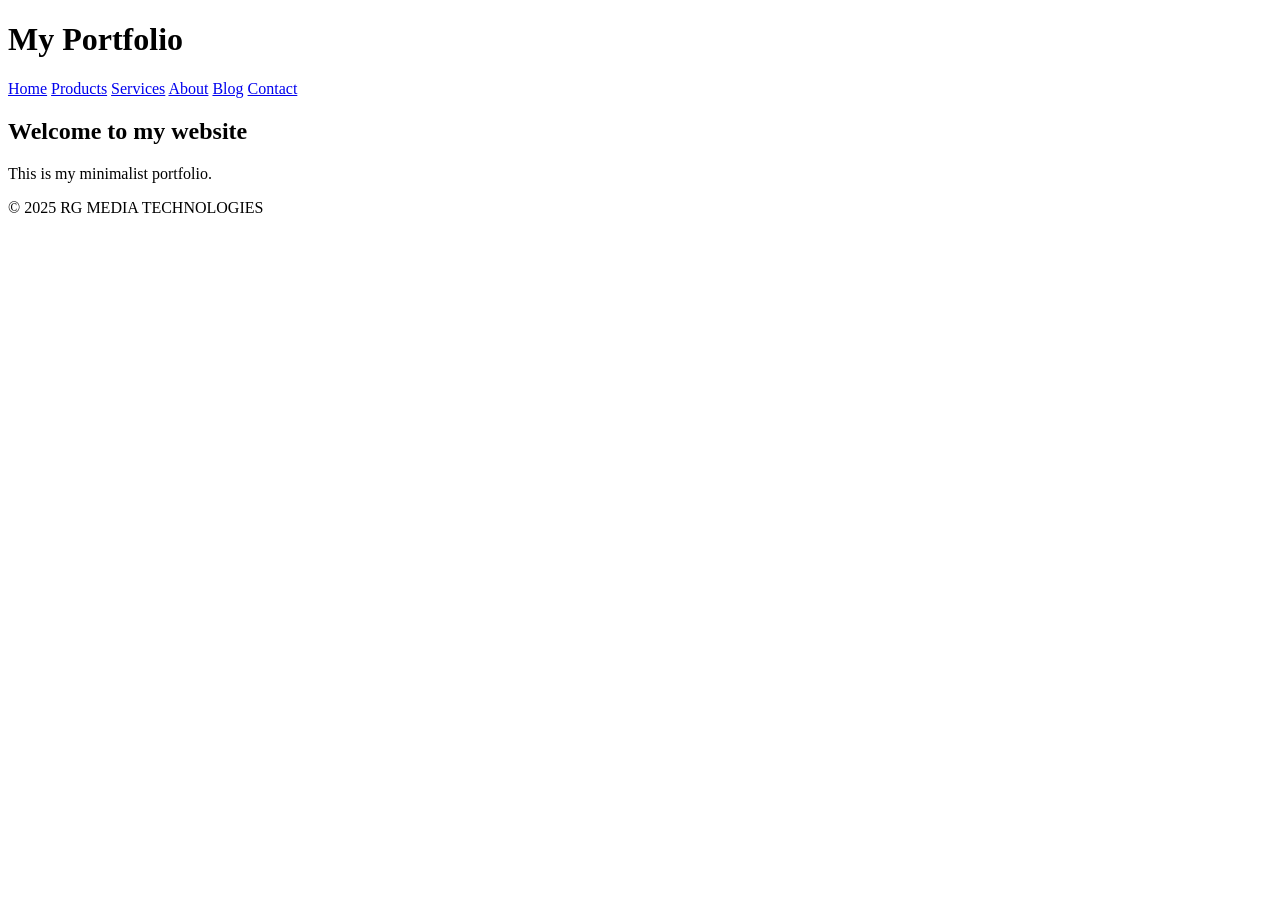
==== index.html @ 61250305 "Add files via upload" ====
<!DOCTYPE html>
<html lang="en">
<head>
  <meta charset="UTF-8">
  <title>My Portfolio</title>
  <link rel="stylesheet" href="css/style.css">
</head>
<body>
  <header>
    <h1>My Portfolio</h1>
    <nav>
      <a href="index.html">Home</a>
      <a href="products.html">Products</a>
      <a href="services.html">Services</a>
      <a href="about.html">About</a>
      <a href="blog.html">Blog</a>
      <a href="contact.html">Contact</a>
    </nav>
  </header>
  <main>
    <section>
      <h2>Welcome to my website</h2>
      <p>This is my minimalist portfolio.</p>
    </section>
  </main>
  <footer>
    <p>© 2025 RG MEDIA TECHNOLOGIES</p>
  </footer>
  <script src="js/script.js"></script>
</body>
</html>
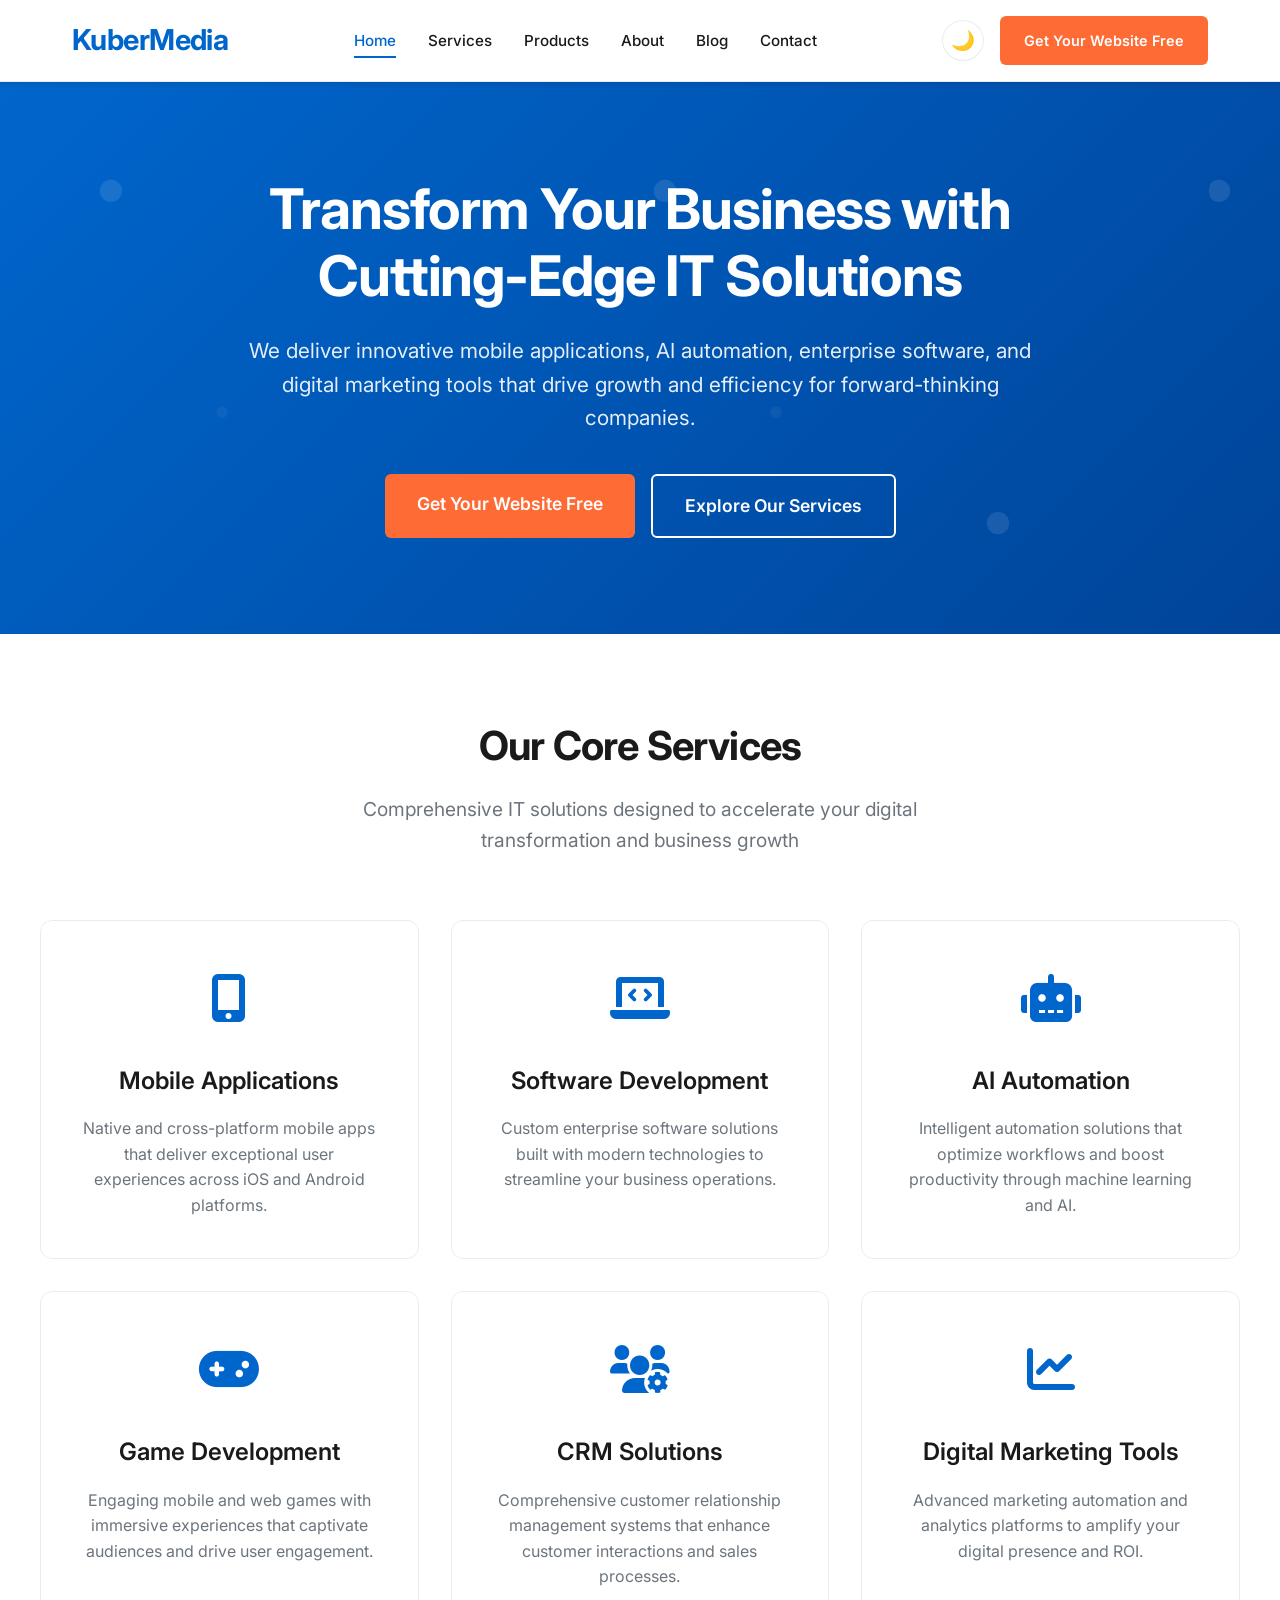
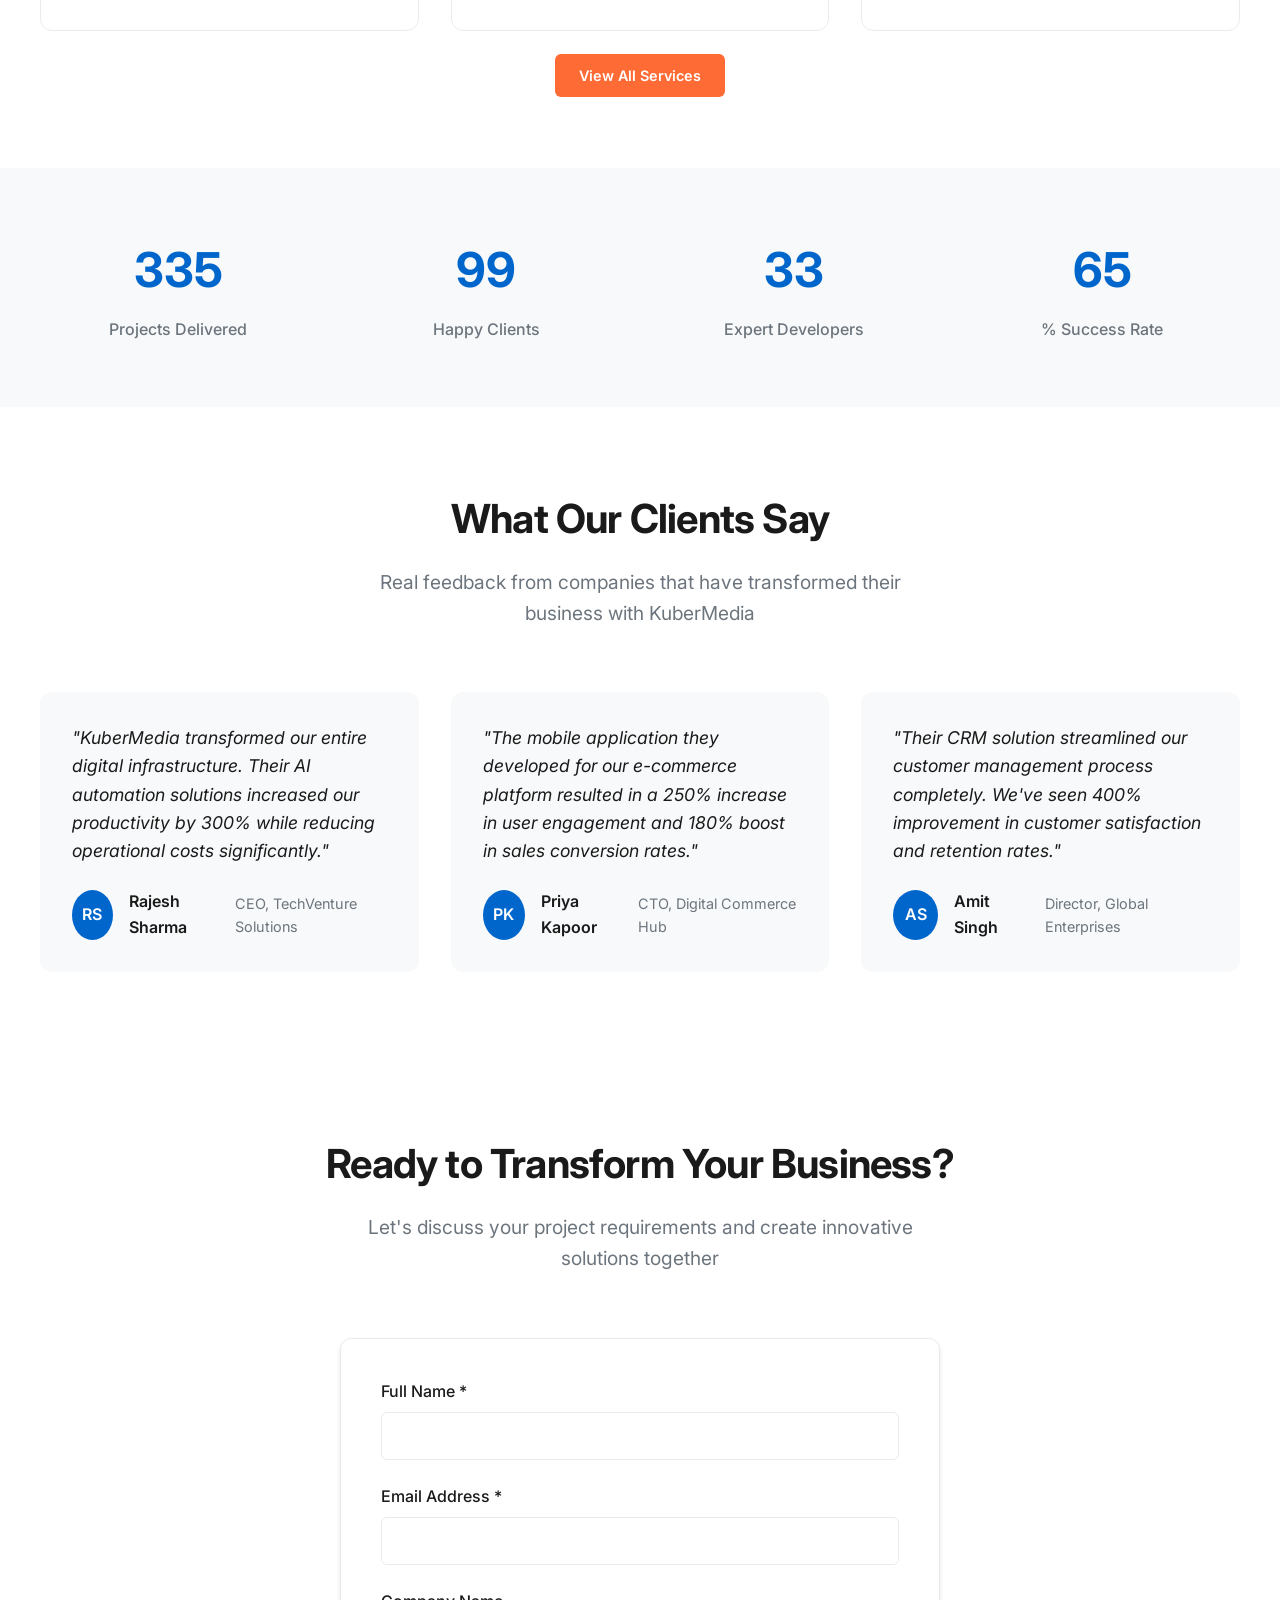
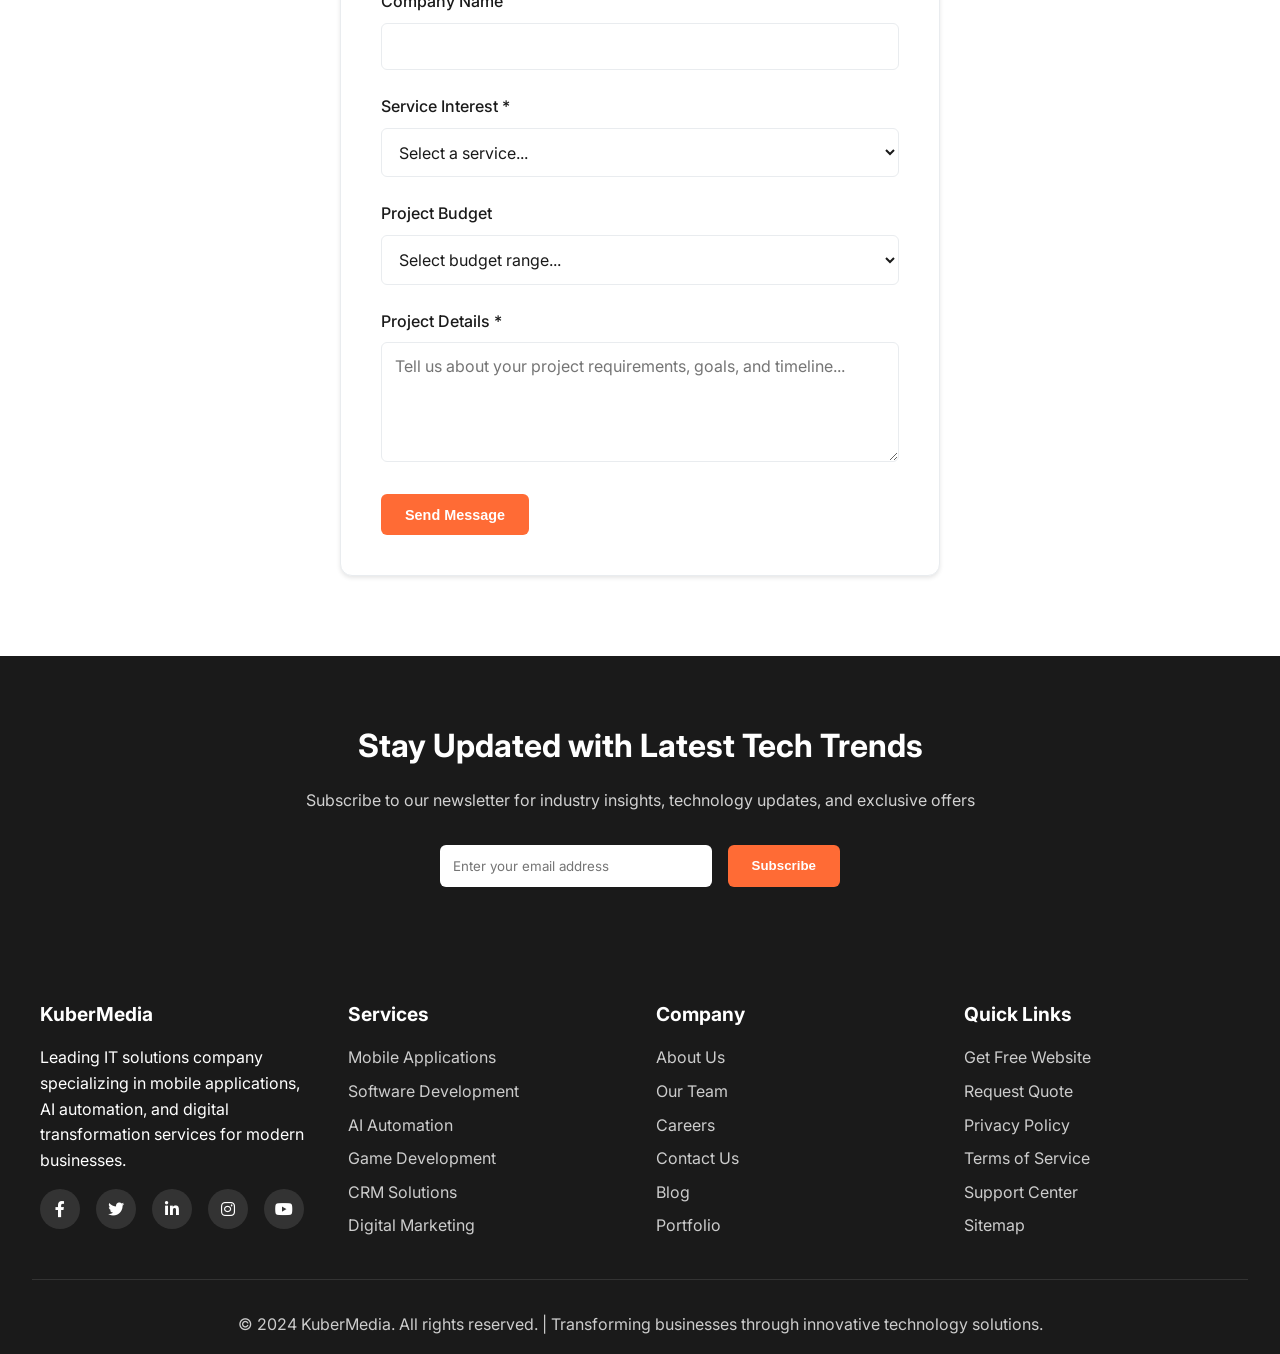
==== commit 0cb794c7: "Transform portfolio to KuberMedia: comprehensive website redesign and rebranding Co-authored-by: iku" ====
--- a/index.html
+++ b/index.html
@@ -2,30 +2,334 @@
 <html lang="en">
 <head>
   <meta charset="UTF-8">
-  <title>My Portfolio</title>
+  <meta name="viewport" content="width=device-width, initial-scale=1.0">
+  <title>KuberMedia - Leading IT Solutions & Digital Innovation Company</title>
+  <meta name="description" content="KuberMedia provides cutting-edge mobile applications, software development, AI automation, games, CRM solutions, and digital marketing tools. Transform your business with our expert IT services.">
+  <meta name="keywords" content="IT company, mobile apps, software development, AI automation, games, CRM, digital marketing">
+  
+  <!-- Open Graph Meta Tags -->
+  <meta property="og:title" content="KuberMedia - Leading IT Solutions & Digital Innovation">
+  <meta property="og:description" content="Transform your business with our expert IT services including mobile apps, AI automation, and digital marketing tools.">
+  <meta property="og:type" content="website">
+  <meta property="og:url" content="https://kubermedia.com">
+  
+  <!-- Favicon -->
+  <link rel="icon" type="image/x-icon" href="/favicon.ico">
+  
+  <!-- Stylesheets -->
   <link rel="stylesheet" href="css/style.css">
+  
+  <!-- Font Awesome for Icons -->
+  <link rel="stylesheet" href="https://cdnjs.cloudflare.com/ajax/libs/font-awesome/6.0.0/css/all.min.css">
 </head>
 <body>
-  <header>
-    <h1>My Portfolio</h1>
-    <nav>
-      <a href="index.html">Home</a>
-      <a href="products.html">Products</a>
-      <a href="services.html">Services</a>
-      <a href="about.html">About</a>
-      <a href="blog.html">Blog</a>
-      <a href="contact.html">Contact</a>
-    </nav>
+  <!-- Header with Sticky Navigation -->
+  <header class="header">
+    <div class="nav-container">
+      <a href="index.html" class="logo">KuberMedia</a>
+      
+      <nav>
+        <ul class="nav-menu">
+          <li><a href="index.html" class="nav-link">Home</a></li>
+          <li><a href="services.html" class="nav-link">Services</a></li>
+          <li><a href="products.html" class="nav-link">Products</a></li>
+          <li><a href="about.html" class="nav-link">About</a></li>
+          <li><a href="blog.html" class="nav-link">Blog</a></li>
+          <li><a href="contact.html" class="nav-link">Contact</a></li>
+        </ul>
+      </nav>
+      
+      <div class="nav-actions">
+        <button class="theme-toggle" aria-label="Toggle dark mode">🌙</button>
+        <a href="#contact" class="cta-button">Get Your Website Free</a>
+        <button class="mobile-menu-toggle" aria-label="Toggle mobile menu">☰</button>
+      </div>
+    </div>
   </header>
+
   <main>
-    <section>
-      <h2>Welcome to my website</h2>
-      <p>This is my minimalist portfolio.</p>
+    <!-- Hero Section -->
+    <section class="hero">
+      <div class="hero-content">
+        <h1>Transform Your Business with Cutting-Edge IT Solutions</h1>
+        <p>We deliver innovative mobile applications, AI automation, enterprise software, and digital marketing tools that drive growth and efficiency for forward-thinking companies.</p>
+        <div class="hero-cta">
+          <a href="#contact" class="cta-button">Get Your Website Free</a>
+          <a href="#services" class="cta-button cta-secondary">Explore Our Services</a>
+        </div>
+      </div>
+    </section>
+
+    <!-- Services Preview Section -->
+    <section class="section">
+      <div class="section-container">
+        <div class="section-header">
+          <h2 class="section-title">Our Core Services</h2>
+          <p class="section-subtitle">Comprehensive IT solutions designed to accelerate your digital transformation and business growth</p>
+        </div>
+        
+        <div class="services-grid">
+          <div class="service-card">
+            <div class="service-icon">
+              <i class="fas fa-mobile-alt"></i>
+            </div>
+            <h3>Mobile Applications</h3>
+            <p>Native and cross-platform mobile apps that deliver exceptional user experiences across iOS and Android platforms.</p>
+          </div>
+          
+          <div class="service-card">
+            <div class="service-icon">
+              <i class="fas fa-laptop-code"></i>
+            </div>
+            <h3>Software Development</h3>
+            <p>Custom enterprise software solutions built with modern technologies to streamline your business operations.</p>
+          </div>
+          
+          <div class="service-card">
+            <div class="service-icon">
+              <i class="fas fa-robot"></i>
+            </div>
+            <h3>AI Automation</h3>
+            <p>Intelligent automation solutions that optimize workflows and boost productivity through machine learning and AI.</p>
+          </div>
+          
+          <div class="service-card">
+            <div class="service-icon">
+              <i class="fas fa-gamepad"></i>
+            </div>
+            <h3>Game Development</h3>
+            <p>Engaging mobile and web games with immersive experiences that captivate audiences and drive user engagement.</p>
+          </div>
+          
+          <div class="service-card">
+            <div class="service-icon">
+              <i class="fas fa-users-cog"></i>
+            </div>
+            <h3>CRM Solutions</h3>
+            <p>Comprehensive customer relationship management systems that enhance customer interactions and sales processes.</p>
+          </div>
+          
+          <div class="service-card">
+            <div class="service-icon">
+              <i class="fas fa-chart-line"></i>
+            </div>
+            <h3>Digital Marketing Tools</h3>
+            <p>Advanced marketing automation and analytics platforms to amplify your digital presence and ROI.</p>
+          </div>
+        </div>
+        
+        <div class="text-center mt-2">
+          <a href="services.html" class="cta-button">View All Services</a>
+        </div>
+      </div>
+    </section>
+
+    <!-- Stats Section -->
+    <section class="stats">
+      <div class="section-container">
+        <div class="stats-grid">
+          <div class="stat-item">
+            <h3 class="counter" data-target="500">0</h3>
+            <p>Projects Delivered</p>
+          </div>
+          <div class="stat-item">
+            <h3 class="counter" data-target="150">0</h3>
+            <p>Happy Clients</p>
+          </div>
+          <div class="stat-item">
+            <h3 class="counter" data-target="50">0</h3>
+            <p>Expert Developers</p>
+          </div>
+          <div class="stat-item">
+            <h3 class="counter" data-target="99">0</h3>
+            <p>% Success Rate</p>
+          </div>
+        </div>
+      </div>
+    </section>
+
+    <!-- Client Testimonials -->
+    <section class="section testimonials">
+      <div class="section-container">
+        <div class="section-header">
+          <h2 class="section-title">What Our Clients Say</h2>
+          <p class="section-subtitle">Real feedback from companies that have transformed their business with KuberMedia</p>
+        </div>
+        
+        <div class="testimonial-grid">
+          <div class="testimonial-card">
+            <div class="testimonial-content">
+              "KuberMedia transformed our entire digital infrastructure. Their AI automation solutions increased our productivity by 300% while reducing operational costs significantly."
+            </div>
+            <div class="testimonial-author">
+              <div class="author-avatar">RS</div>
+              <div class="author-info">
+                <h4>Rajesh Sharma</h4>
+                <p>CEO, TechVenture Solutions</p>
+              </div>
+            </div>
+          </div>
+          
+          <div class="testimonial-card">
+            <div class="testimonial-content">
+              "The mobile application they developed for our e-commerce platform resulted in a 250% increase in user engagement and 180% boost in sales conversion rates."
+            </div>
+            <div class="testimonial-author">
+              <div class="author-avatar">PK</div>
+              <div class="author-info">
+                <h4>Priya Kapoor</h4>
+                <p>CTO, Digital Commerce Hub</p>
+              </div>
+            </div>
+          </div>
+          
+          <div class="testimonial-card">
+            <div class="testimonial-content">
+              "Their CRM solution streamlined our customer management process completely. We've seen 400% improvement in customer satisfaction and retention rates."
+            </div>
+            <div class="testimonial-author">
+              <div class="author-avatar">AS</div>
+              <div class="author-info">
+                <h4>Amit Singh</h4>
+                <p>Director, Global Enterprises</p>
+              </div>
+            </div>
+          </div>
+        </div>
+      </div>
+    </section>
+
+    <!-- Contact Form Section -->
+    <section class="section" id="contact">
+      <div class="section-container">
+        <div class="section-header">
+          <h2 class="section-title">Ready to Transform Your Business?</h2>
+          <p class="section-subtitle">Let's discuss your project requirements and create innovative solutions together</p>
+        </div>
+        
+        <form class="contact-form" id="contact-form">
+          <div class="form-group">
+            <label for="name">Full Name *</label>
+            <input type="text" id="name" name="name" required>
+          </div>
+          
+          <div class="form-group">
+            <label for="email">Email Address *</label>
+            <input type="email" id="email" name="email" required>
+          </div>
+          
+          <div class="form-group">
+            <label for="company">Company Name</label>
+            <input type="text" id="company" name="company">
+          </div>
+          
+          <div class="form-group">
+            <label for="service">Service Interest *</label>
+            <select id="service" name="service" required>
+              <option value="">Select a service...</option>
+              <option value="mobile-apps">Mobile Applications</option>
+              <option value="software-dev">Software Development</option>
+              <option value="ai-automation">AI Automation</option>
+              <option value="game-dev">Game Development</option>
+              <option value="crm">CRM Solutions</option>
+              <option value="digital-marketing">Digital Marketing Tools</option>
+              <option value="consultation">General Consultation</option>
+            </select>
+          </div>
+          
+          <div class="form-group">
+            <label for="budget">Project Budget</label>
+            <select id="budget" name="budget">
+              <option value="">Select budget range...</option>
+              <option value="under-10k">Under $10,000</option>
+              <option value="10k-25k">$10,000 - $25,000</option>
+              <option value="25k-50k">$25,000 - $50,000</option>
+              <option value="50k-100k">$50,000 - $100,000</option>
+              <option value="over-100k">Over $100,000</option>
+            </select>
+          </div>
+          
+          <div class="form-group">
+            <label for="message">Project Details *</label>
+            <textarea id="message" name="message" placeholder="Tell us about your project requirements, goals, and timeline..." required></textarea>
+          </div>
+          
+          <button type="submit" class="cta-button">Send Message</button>
+        </form>
+      </div>
+    </section>
+
+    <!-- Newsletter Section -->
+    <section class="newsletter">
+      <div class="section-container">
+        <h2>Stay Updated with Latest Tech Trends</h2>
+        <p>Subscribe to our newsletter for industry insights, technology updates, and exclusive offers</p>
+        <form class="newsletter-form" id="newsletter-form">
+          <input type="email" name="email" placeholder="Enter your email address" required>
+          <button type="submit">Subscribe</button>
+        </form>
+      </div>
     </section>
   </main>
-  <footer>
-    <p>© 2025 RG MEDIA TECHNOLOGIES</p>
+
+  <!-- Footer -->
+  <footer class="footer">
+    <div class="footer-content">
+      <div class="footer-section">
+        <h3>KuberMedia</h3>
+        <p>Leading IT solutions company specializing in mobile applications, AI automation, and digital transformation services for modern businesses.</p>
+        <div class="social-links">
+          <a href="#" aria-label="Facebook"><i class="fab fa-facebook-f"></i></a>
+          <a href="#" aria-label="Twitter"><i class="fab fa-twitter"></i></a>
+          <a href="#" aria-label="LinkedIn"><i class="fab fa-linkedin-in"></i></a>
+          <a href="#" aria-label="Instagram"><i class="fab fa-instagram"></i></a>
+          <a href="#" aria-label="YouTube"><i class="fab fa-youtube"></i></a>
+        </div>
+      </div>
+      
+      <div class="footer-section">
+        <h3>Services</h3>
+        <ul>
+          <li><a href="services.html#mobile-apps">Mobile Applications</a></li>
+          <li><a href="services.html#software-dev">Software Development</a></li>
+          <li><a href="services.html#ai-automation">AI Automation</a></li>
+          <li><a href="services.html#games">Game Development</a></li>
+          <li><a href="services.html#crm">CRM Solutions</a></li>
+          <li><a href="services.html#marketing">Digital Marketing</a></li>
+        </ul>
+      </div>
+      
+      <div class="footer-section">
+        <h3>Company</h3>
+        <ul>
+          <li><a href="about.html">About Us</a></li>
+          <li><a href="about.html#team">Our Team</a></li>
+          <li><a href="about.html#careers">Careers</a></li>
+          <li><a href="contact.html">Contact Us</a></li>
+          <li><a href="blog.html">Blog</a></li>
+          <li><a href="products.html">Portfolio</a></li>
+        </ul>
+      </div>
+      
+      <div class="footer-section">
+        <h3>Quick Links</h3>
+        <ul>
+          <li><a href="#contact">Get Free Website</a></li>
+          <li><a href="contact.html">Request Quote</a></li>
+          <li><a href="/privacy-policy">Privacy Policy</a></li>
+          <li><a href="/terms-of-service">Terms of Service</a></li>
+          <li><a href="/support">Support Center</a></li>
+          <li><a href="/sitemap">Sitemap</a></li>
+        </ul>
+      </div>
+    </div>
+    
+    <div class="footer-bottom">
+      <p>&copy; 2024 KuberMedia. All rights reserved. | Transforming businesses through innovative technology solutions.</p>
+    </div>
   </footer>
+
+  <!-- JavaScript -->
   <script src="js/script.js"></script>
 </body>
 </html>
--- a/css/style.css
+++ b/css/style.css
@@ -0,0 +1,2129 @@
+/* San Francisco Font Import */
+@import url('https://fonts.googleapis.com/css2?family=Inter:wght@300;400;500;600;700&display=swap');
+
+/* CSS Variables for Color Scheme */
+:root {
+  --primary-blue: #0066CC;
+  --primary-black: #1a1a1a;
+  --primary-white: #ffffff;
+  --accent-orange: #FF6B35;
+  --light-gray: #f8f9fa;
+  --medium-gray: #6c757d;
+  --dark-gray: #343a40;
+  --border-color: #e9ecef;
+  --shadow: 0 2px 4px rgba(0,0,0,0.1);
+  --shadow-lg: 0 10px 25px rgba(0,0,0,0.15);
+}
+
+/* Dark Theme Variables */
+[data-theme="dark"] {
+  --primary-white: #1a1a1a;
+  --primary-black: #ffffff;
+  --light-gray: #2a2a2a;
+  --border-color: #404040;
+  --medium-gray: #a0a0a0;
+}
+
+/* Reset and Base Styles */
+* {
+  margin: 0;
+  padding: 0;
+  box-sizing: border-box;
+}
+
+body {
+  font-family: 'Inter', -apple-system, BlinkMacSystemFont, 'Segoe UI', sans-serif;
+  background-color: var(--primary-white);
+  color: var(--primary-black);
+  line-height: 1.6;
+  transition: all 0.3s ease;
+}
+
+/* Header and Navigation */
+.header {
+  position: fixed;
+  top: 0;
+  left: 0;
+  right: 0;
+  background: var(--primary-white);
+  border-bottom: 1px solid var(--border-color);
+  z-index: 1000;
+  transition: all 0.3s ease;
+  box-shadow: var(--shadow);
+}
+
+.nav-container {
+  max-width: 1200px;
+  margin: 0 auto;
+  display: flex;
+  justify-content: space-between;
+  align-items: center;
+  padding: 1rem 2rem;
+}
+
+.logo {
+  font-size: 1.8rem;
+  font-weight: 700;
+  color: var(--primary-blue);
+  text-decoration: none;
+  letter-spacing: -0.02em;
+}
+
+.nav-menu {
+  display: flex;
+  list-style: none;
+  gap: 2rem;
+  align-items: center;
+}
+
+.nav-link {
+  text-decoration: none;
+  color: var(--primary-black);
+  font-weight: 500;
+  font-size: 0.95rem;
+  transition: color 0.3s ease;
+  position: relative;
+}
+
+.nav-link:hover {
+  color: var(--primary-blue);
+}
+
+.nav-link.active {
+  color: var(--primary-blue);
+}
+
+.nav-link.active::after {
+  content: '';
+  position: absolute;
+  bottom: -8px;
+  left: 0;
+  right: 0;
+  height: 2px;
+  background: var(--primary-blue);
+}
+
+.nav-actions {
+  display: flex;
+  align-items: center;
+  gap: 1rem;
+}
+
+.theme-toggle {
+  background: none;
+  border: 1px solid var(--border-color);
+  padding: 0.5rem;
+  border-radius: 50%;
+  cursor: pointer;
+  font-size: 1.2rem;
+  transition: all 0.3s ease;
+}
+
+.theme-toggle:hover {
+  background: var(--light-gray);
+}
+
+.cta-button {
+  background: var(--accent-orange);
+  color: white;
+  padding: 0.8rem 1.5rem;
+  border: none;
+  border-radius: 6px;
+  font-weight: 600;
+  text-decoration: none;
+  transition: all 0.3s ease;
+  font-size: 0.9rem;
+  cursor: pointer;
+}
+
+.cta-button:hover {
+  background: #e55a2b;
+  transform: translateY(-2px);
+  box-shadow: var(--shadow-lg);
+}
+
+/* Mobile Menu */
+.mobile-menu-toggle {
+  display: none;
+  background: none;
+  border: none;
+  font-size: 1.5rem;
+  cursor: pointer;
+  color: var(--primary-black);
+}
+
+/* Main Content */
+main {
+  margin-top: 80px;
+  min-height: calc(100vh - 80px);
+}
+
+/* Hero Section */
+.hero {
+  background: linear-gradient(135deg, var(--primary-blue) 0%, #004499 100%);
+  color: white;
+  padding: 6rem 2rem;
+  text-align: center;
+  position: relative;
+  overflow: hidden;
+}
+
+.hero::before {
+  content: '';
+  position: absolute;
+  top: 0;
+  left: 0;
+  right: 0;
+  bottom: 0;
+  background: url('data:image/svg+xml,<svg xmlns="http://www.w3.org/2000/svg" viewBox="0 0 100 100"><circle cx="20" cy="20" r="2" fill="rgba(255,255,255,0.1)"/><circle cx="80" cy="80" r="2" fill="rgba(255,255,255,0.1)"/><circle cx="40" cy="60" r="1" fill="rgba(255,255,255,0.05)"/></svg>');
+  animation: float 20s infinite linear;
+}
+
+@keyframes float {
+  0% { transform: translateY(0px) rotate(0deg); }
+  100% { transform: translateY(-100px) rotate(360deg); }
+}
+
+.hero-content {
+  max-width: 800px;
+  margin: 0 auto;
+  position: relative;
+  z-index: 2;
+}
+
+.hero h1 {
+  font-size: 3.5rem;
+  font-weight: 700;
+  margin-bottom: 1.5rem;
+  line-height: 1.2;
+  letter-spacing: -0.02em;
+}
+
+.hero p {
+  font-size: 1.3rem;
+  margin-bottom: 2.5rem;
+  opacity: 0.9;
+  font-weight: 400;
+}
+
+.hero-cta {
+  display: flex;
+  gap: 1rem;
+  justify-content: center;
+  flex-wrap: wrap;
+}
+
+.hero-cta .cta-button {
+  font-size: 1.1rem;
+  padding: 1rem 2rem;
+}
+
+.cta-secondary {
+  background: transparent;
+  color: white;
+  border: 2px solid white;
+}
+
+.cta-secondary:hover {
+  background: white;
+  color: var(--primary-blue);
+}
+
+/* Section Styles */
+.section {
+  padding: 5rem 2rem;
+}
+
+.section-container {
+  max-width: 1200px;
+  margin: 0 auto;
+}
+
+.section-header {
+  text-align: center;
+  margin-bottom: 4rem;
+}
+
+.section-title {
+  font-size: 2.5rem;
+  font-weight: 700;
+  color: var(--primary-black);
+  margin-bottom: 1rem;
+  letter-spacing: -0.02em;
+}
+
+.section-subtitle {
+  font-size: 1.2rem;
+  color: var(--medium-gray);
+  max-width: 600px;
+  margin: 0 auto;
+}
+
+/* Services Grid */
+.services-grid {
+  display: grid;
+  grid-template-columns: repeat(auto-fit, minmax(300px, 1fr));
+  gap: 2rem;
+  margin-top: 3rem;
+}
+
+.service-card {
+  background: var(--primary-white);
+  border: 1px solid var(--border-color);
+  border-radius: 12px;
+  padding: 2.5rem;
+  text-align: center;
+  transition: all 0.3s ease;
+  position: relative;
+  overflow: hidden;
+}
+
+.service-card::before {
+  content: '';
+  position: absolute;
+  top: 0;
+  left: 0;
+  right: 0;
+  height: 4px;
+  background: var(--primary-blue);
+  transform: scaleX(0);
+  transition: transform 0.3s ease;
+}
+
+.service-card:hover::before {
+  transform: scaleX(1);
+}
+
+.service-card:hover {
+  transform: translateY(-5px);
+  box-shadow: var(--shadow-lg);
+  border-color: var(--primary-blue);
+}
+
+.service-icon {
+  font-size: 3rem;
+  color: var(--primary-blue);
+  margin-bottom: 1.5rem;
+}
+
+.service-card h3 {
+  font-size: 1.5rem;
+  font-weight: 600;
+  margin-bottom: 1rem;
+  color: var(--primary-black);
+}
+
+.service-card p {
+  color: var(--medium-gray);
+  line-height: 1.6;
+}
+
+/* Stats Section */
+.stats {
+  background: var(--light-gray);
+  padding: 4rem 2rem;
+}
+
+.stats-grid {
+  display: grid;
+  grid-template-columns: repeat(auto-fit, minmax(200px, 1fr));
+  gap: 2rem;
+  text-align: center;
+}
+
+.stat-item h3 {
+  font-size: 3rem;
+  font-weight: 700;
+  color: var(--primary-blue);
+  margin-bottom: 0.5rem;
+}
+
+.stat-item p {
+  color: var(--medium-gray);
+  font-weight: 500;
+}
+
+/* Testimonials */
+.testimonials {
+  background: var(--primary-white);
+}
+
+.testimonial-grid {
+  display: grid;
+  grid-template-columns: repeat(auto-fit, minmax(350px, 1fr));
+  gap: 2rem;
+}
+
+.testimonial-card {
+  background: var(--light-gray);
+  border-radius: 12px;
+  padding: 2rem;
+  position: relative;
+}
+
+.testimonial-content {
+  font-style: italic;
+  margin-bottom: 1.5rem;
+  font-size: 1.1rem;
+  line-height: 1.6;
+}
+
+.testimonial-author {
+  display: flex;
+  align-items: center;
+  gap: 1rem;
+}
+
+.author-avatar {
+  width: 50px;
+  height: 50px;
+  border-radius: 50%;
+  background: var(--primary-blue);
+  display: flex;
+  align-items: center;
+  justify-content: center;
+  color: white;
+  font-weight: 600;
+}
+
+.author-info h4 {
+  font-weight: 600;
+  color: var(--primary-black);
+}
+
+.author-info p {
+  color: var(--medium-gray);
+  font-size: 0.9rem;
+}
+
+/* Contact Form */
+.contact-form {
+  max-width: 600px;
+  margin: 0 auto;
+  background: var(--primary-white);
+  border: 1px solid var(--border-color);
+  border-radius: 12px;
+  padding: 2.5rem;
+  box-shadow: var(--shadow);
+}
+
+.form-group {
+  margin-bottom: 1.5rem;
+}
+
+.form-group label {
+  display: block;
+  margin-bottom: 0.5rem;
+  font-weight: 500;
+  color: var(--primary-black);
+}
+
+.form-group input,
+.form-group select,
+.form-group textarea {
+  width: 100%;
+  padding: 0.8rem;
+  border: 1px solid var(--border-color);
+  border-radius: 6px;
+  font-family: inherit;
+  font-size: 1rem;
+  background: var(--primary-white);
+  color: var(--primary-black);
+  transition: border-color 0.3s ease;
+}
+
+.form-group input:focus,
+.form-group select:focus,
+.form-group textarea:focus {
+  outline: none;
+  border-color: var(--primary-blue);
+  box-shadow: 0 0 0 3px rgba(0, 102, 204, 0.1);
+}
+
+.form-group textarea {
+  resize: vertical;
+  min-height: 120px;
+}
+
+/* Newsletter */
+.newsletter {
+  background: var(--primary-black);
+  color: var(--primary-white);
+  text-align: center;
+  padding: 4rem 2rem;
+}
+
+.newsletter h2 {
+  font-size: 2rem;
+  margin-bottom: 1rem;
+}
+
+.newsletter p {
+  margin-bottom: 2rem;
+  opacity: 0.8;
+}
+
+.newsletter-form {
+  display: flex;
+  max-width: 400px;
+  margin: 0 auto;
+  gap: 1rem;
+}
+
+.newsletter-form input {
+  flex: 1;
+  padding: 0.8rem;
+  border: none;
+  border-radius: 6px;
+  font-family: inherit;
+}
+
+.newsletter-form button {
+  background: var(--accent-orange);
+  color: white;
+  border: none;
+  padding: 0.8rem 1.5rem;
+  border-radius: 6px;
+  font-weight: 600;
+  cursor: pointer;
+  transition: background 0.3s ease;
+}
+
+.newsletter-form button:hover {
+  background: #e55a2b;
+}
+
+/* Footer */
+.footer {
+  background: var(--primary-black);
+  color: var(--primary-white);
+  padding: 3rem 2rem 1rem;
+}
+
+.footer-content {
+  max-width: 1200px;
+  margin: 0 auto;
+  display: grid;
+  grid-template-columns: repeat(auto-fit, minmax(250px, 1fr));
+  gap: 2rem;
+  margin-bottom: 2rem;
+}
+
+.footer-section h3 {
+  font-size: 1.2rem;
+  margin-bottom: 1rem;
+  color: var(--primary-white);
+}
+
+.footer-section ul {
+  list-style: none;
+}
+
+.footer-section ul li {
+  margin-bottom: 0.5rem;
+}
+
+.footer-section ul li a {
+  color: #ccc;
+  text-decoration: none;
+  transition: color 0.3s ease;
+}
+
+.footer-section ul li a:hover {
+  color: var(--accent-orange);
+}
+
+.social-links {
+  display: flex;
+  gap: 1rem;
+  margin-top: 1rem;
+}
+
+.social-links a {
+  display: inline-block;
+  width: 40px;
+  height: 40px;
+  background: #333;
+  color: white;
+  text-align: center;
+  line-height: 40px;
+  border-radius: 50%;
+  transition: all 0.3s ease;
+  text-decoration: none;
+}
+
+.social-links a:hover {
+  background: var(--accent-orange);
+  transform: translateY(-2px);
+}
+
+.footer-bottom {
+  border-top: 1px solid #333;
+  padding-top: 2rem;
+  text-align: center;
+  color: #ccc;
+}
+
+/* Responsive Design */
+@media (max-width: 768px) {
+  .nav-menu {
+    display: none;
+  }
+  
+  .mobile-menu-toggle {
+    display: block;
+  }
+  
+  .hero h1 {
+    font-size: 2.5rem;
+  }
+  
+  .hero p {
+    font-size: 1.1rem;
+  }
+  
+  .hero-cta {
+    flex-direction: column;
+    align-items: center;
+  }
+  
+  .section-title {
+    font-size: 2rem;
+  }
+  
+  .services-grid {
+    grid-template-columns: 1fr;
+  }
+  
+  .newsletter-form {
+    flex-direction: column;
+  }
+  
+  .footer-content {
+    grid-template-columns: 1fr;
+    text-align: center;
+  }
+  
+  .nav-container {
+    padding: 1rem;
+  }
+}
+
+/* Animations */
+@keyframes fadeIn {
+  from {
+    opacity: 0;
+    transform: translateY(20px);
+  }
+  to {
+    opacity: 1;
+    transform: translateY(0);
+  }
+}
+
+.fade-in {
+  animation: fadeIn 0.6s ease forwards;
+}
+
+/* Loading States */
+.loading {
+  opacity: 0.6;
+  pointer-events: none;
+}
+
+/* Button Focus States */
+.cta-button:focus,
+.theme-toggle:focus {
+  outline: 2px solid var(--primary-blue);
+  outline-offset: 2px;
+}
+
+/* Service Detail Styles */
+.service-detail {
+  margin-bottom: 5rem;
+  padding: 3rem 0;
+  border-bottom: 1px solid var(--border-color);
+}
+
+.service-detail:last-child {
+  border-bottom: none;
+}
+
+.service-detail-header {
+  display: flex;
+  align-items: flex-start;
+  gap: 2rem;
+  margin-bottom: 3rem;
+}
+
+.service-detail-header .service-icon {
+  font-size: 4rem;
+  color: var(--primary-blue);
+  min-width: 80px;
+}
+
+.service-detail-header h2 {
+  font-size: 2.5rem;
+  font-weight: 700;
+  color: var(--primary-black);
+  margin-bottom: 1rem;
+  letter-spacing: -0.02em;
+}
+
+.service-detail-header p {
+  font-size: 1.2rem;
+  color: var(--medium-gray);
+  line-height: 1.6;
+}
+
+.service-features {
+  margin-top: 2rem;
+}
+
+.feature-grid {
+  display: grid;
+  grid-template-columns: repeat(auto-fit, minmax(300px, 1fr));
+  gap: 2rem;
+}
+
+.feature-item {
+  background: var(--light-gray);
+  padding: 2rem;
+  border-radius: 8px;
+  border-left: 4px solid var(--primary-blue);
+}
+
+.feature-item h4 {
+  font-size: 1.2rem;
+  font-weight: 600;
+  color: var(--primary-black);
+  margin-bottom: 1rem;
+  display: flex;
+  align-items: center;
+  gap: 0.5rem;
+}
+
+.feature-item h4 i {
+  color: var(--primary-blue);
+  font-size: 1rem;
+}
+
+.feature-item p {
+  color: var(--medium-gray);
+  line-height: 1.6;
+}
+
+/* Process Grid Styles */
+.process-grid {
+  display: grid;
+  grid-template-columns: repeat(auto-fit, minmax(250px, 1fr));
+  gap: 2rem;
+  margin-top: 3rem;
+}
+
+.process-step {
+  background: var(--primary-white);
+  padding: 2.5rem;
+  border-radius: 12px;
+  text-align: center;
+  box-shadow: var(--shadow);
+  border: 1px solid var(--border-color);
+  position: relative;
+}
+
+.step-number {
+  width: 60px;
+  height: 60px;
+  background: var(--primary-blue);
+  color: white;
+  border-radius: 50%;
+  display: flex;
+  align-items: center;
+  justify-content: center;
+  font-size: 1.5rem;
+  font-weight: 700;
+  margin: 0 auto 1.5rem;
+}
+
+.process-step h3 {
+  font-size: 1.3rem;
+  font-weight: 600;
+  color: var(--primary-black);
+  margin-bottom: 1rem;
+}
+
+.process-step p {
+  color: var(--medium-gray);
+  line-height: 1.6;
+}
+
+/* Portfolio Styles */
+.portfolio-filters {
+  display: flex;
+  justify-content: center;
+  gap: 1rem;
+  margin-top: 2rem;
+  flex-wrap: wrap;
+}
+
+.filter-btn {
+  background: var(--primary-white);
+  border: 2px solid var(--border-color);
+  padding: 0.8rem 1.5rem;
+  border-radius: 25px;
+  font-weight: 500;
+  cursor: pointer;
+  transition: all 0.3s ease;
+  color: var(--primary-black);
+}
+
+.filter-btn:hover,
+.filter-btn.active {
+  background: var(--primary-blue);
+  color: white;
+  border-color: var(--primary-blue);
+}
+
+.portfolio-grid {
+  display: grid;
+  grid-template-columns: repeat(auto-fit, minmax(350px, 1fr));
+  gap: 2rem;
+  margin-top: 3rem;
+}
+
+.portfolio-item {
+  background: var(--primary-white);
+  border-radius: 12px;
+  overflow: hidden;
+  box-shadow: var(--shadow);
+  border: 1px solid var(--border-color);
+  transition: all 0.3s ease;
+}
+
+.portfolio-item:hover {
+  transform: translateY(-5px);
+  box-shadow: var(--shadow-lg);
+}
+
+.portfolio-image {
+  height: 200px;
+  background: var(--light-gray);
+  position: relative;
+  overflow: hidden;
+}
+
+.portfolio-placeholder {
+  display: flex;
+  align-items: center;
+  justify-content: center;
+  height: 100%;
+  color: var(--primary-blue);
+  font-size: 4rem;
+  background: linear-gradient(135deg, var(--light-gray) 0%, #f1f3f4 100%);
+}
+
+.portfolio-content {
+  padding: 2rem;
+}
+
+.portfolio-content h3 {
+  font-size: 1.4rem;
+  font-weight: 600;
+  color: var(--primary-black);
+  margin-bottom: 1rem;
+}
+
+.portfolio-content p {
+  color: var(--medium-gray);
+  margin-bottom: 1.5rem;
+  line-height: 1.6;
+}
+
+.portfolio-tags {
+  display: flex;
+  flex-wrap: wrap;
+  gap: 0.5rem;
+  margin-bottom: 1.5rem;
+}
+
+.tag {
+  background: var(--primary-blue);
+  color: white;
+  padding: 0.3rem 0.8rem;
+  border-radius: 15px;
+  font-size: 0.8rem;
+  font-weight: 500;
+}
+
+.portfolio-stats {
+  display: flex;
+  justify-content: space-between;
+  gap: 1rem;
+}
+
+.stat {
+  text-align: center;
+}
+
+.stat strong {
+  display: block;
+  font-size: 1.2rem;
+  font-weight: 700;
+  color: var(--primary-blue);
+}
+
+.stat span {
+  font-size: 0.9rem;
+  color: var(--medium-gray);
+}
+
+/* Case Study Styles */
+.case-study {
+  background: var(--primary-white);
+  border-radius: 12px;
+  padding: 3rem;
+  box-shadow: var(--shadow);
+}
+
+.case-study-content {
+  display: grid;
+  grid-template-columns: 2fr 1fr;
+  gap: 3rem;
+  align-items: start;
+}
+
+.case-study-info h3 {
+  font-size: 2rem;
+  font-weight: 700;
+  color: var(--primary-black);
+  margin-bottom: 0.5rem;
+}
+
+.case-study-subtitle {
+  color: var(--medium-gray);
+  font-size: 1.1rem;
+  margin-bottom: 2rem;
+}
+
+.challenge,
+.solution,
+.results {
+  margin-bottom: 2rem;
+}
+
+.challenge h4,
+.solution h4,
+.results h4 {
+  font-size: 1.2rem;
+  font-weight: 600;
+  color: var(--primary-black);
+  margin-bottom: 1rem;
+  display: flex;
+  align-items: center;
+  gap: 0.5rem;
+}
+
+.challenge h4 i {
+  color: var(--accent-orange);
+}
+
+.solution h4 i {
+  color: #28a745;
+}
+
+.results h4 i {
+  color: #ffd700;
+}
+
+.solution ul {
+  list-style: none;
+  padding: 0;
+}
+
+.solution ul li {
+  padding: 0.5rem 0;
+  padding-left: 1.5rem;
+  position: relative;
+}
+
+.solution ul li::before {
+  content: '✓';
+  position: absolute;
+  left: 0;
+  color: var(--primary-blue);
+  font-weight: bold;
+}
+
+.results-grid {
+  display: grid;
+  grid-template-columns: repeat(auto-fit, minmax(120px, 1fr));
+  gap: 1rem;
+  margin-top: 1rem;
+}
+
+.result-item {
+  text-align: center;
+  background: var(--light-gray);
+  padding: 1rem;
+  border-radius: 8px;
+}
+
+.result-item strong {
+  display: block;
+  font-size: 1.5rem;
+  font-weight: 700;
+  color: var(--primary-blue);
+  margin-bottom: 0.5rem;
+}
+
+.result-item span {
+  font-size: 0.9rem;
+  color: var(--medium-gray);
+}
+
+.case-study-image {
+  display: flex;
+  align-items: center;
+  justify-content: center;
+}
+
+.case-study-placeholder {
+  background: var(--light-gray);
+  border-radius: 12px;
+  padding: 3rem;
+  text-align: center;
+  width: 100%;
+  border: 2px dashed var(--border-color);
+}
+
+.case-study-placeholder i {
+  font-size: 4rem;
+  color: var(--primary-blue);
+  margin-bottom: 1rem;
+}
+
+.case-study-placeholder h4 {
+  color: var(--primary-black);
+  font-weight: 600;
+}
+
+/* Client Logos */
+.client-logos {
+  display: grid;
+  grid-template-columns: repeat(auto-fit, minmax(150px, 1fr));
+  gap: 2rem;
+  text-align: center;
+  margin-top: 3rem;
+}
+
+.client-logo {
+  background: var(--light-gray);
+  padding: 2rem;
+  border-radius: 8px;
+  font-weight: 600;
+  color: var(--medium-gray);
+  border: 1px solid var(--border-color);
+  transition: all 0.3s ease;
+}
+
+.client-logo:hover {
+  background: var(--primary-blue);
+  color: white;
+  transform: translateY(-2px);
+}
+
+/* About Page Styles */
+.about-content {
+  display: grid;
+  grid-template-columns: 2fr 1fr;
+  gap: 4rem;
+  align-items: start;
+  margin-top: 3rem;
+}
+
+.about-text h2 {
+  margin-bottom: 2rem;
+}
+
+.about-text p {
+  color: var(--medium-gray);
+  line-height: 1.8;
+  margin-bottom: 1.5rem;
+  font-size: 1.1rem;
+}
+
+.company-values {
+  display: grid;
+  gap: 2rem;
+  margin-top: 3rem;
+}
+
+.value-item {
+  display: flex;
+  align-items: flex-start;
+  gap: 1rem;
+  padding: 1.5rem;
+  background: var(--light-gray);
+  border-radius: 8px;
+  border-left: 4px solid var(--primary-blue);
+}
+
+.value-item i {
+  font-size: 1.5rem;
+  color: var(--primary-blue);
+  margin-top: 0.2rem;
+}
+
+.value-item h4 {
+  font-size: 1.2rem;
+  font-weight: 600;
+  color: var(--primary-black);
+  margin-bottom: 0.5rem;
+}
+
+.value-item p {
+  color: var(--medium-gray);
+  font-size: 1rem;
+  margin: 0;
+}
+
+.about-image {
+  display: flex;
+  align-items: center;
+  justify-content: center;
+}
+
+.about-placeholder {
+  background: var(--light-gray);
+  border-radius: 12px;
+  padding: 3rem 2rem;
+  text-align: center;
+  width: 100%;
+  border: 2px dashed var(--border-color);
+}
+
+.about-placeholder i {
+  font-size: 4rem;
+  color: var(--primary-blue);
+  margin-bottom: 1rem;
+}
+
+.about-placeholder h4 {
+  color: var(--primary-black);
+  font-weight: 600;
+  margin-bottom: 0.5rem;
+}
+
+.about-placeholder p {
+  color: var(--medium-gray);
+  font-size: 0.9rem;
+  margin: 0;
+}
+
+/* Mission & Vision */
+.mission-vision {
+  display: grid;
+  grid-template-columns: repeat(auto-fit, minmax(300px, 1fr));
+  gap: 3rem;
+  margin-top: 3rem;
+}
+
+.mission-card,
+.vision-card {
+  background: var(--primary-white);
+  padding: 3rem;
+  border-radius: 12px;
+  text-align: center;
+  box-shadow: var(--shadow);
+  border: 1px solid var(--border-color);
+}
+
+.card-icon {
+  width: 80px;
+  height: 80px;
+  background: var(--primary-blue);
+  border-radius: 50%;
+  display: flex;
+  align-items: center;
+  justify-content: center;
+  margin: 0 auto 2rem;
+}
+
+.card-icon i {
+  font-size: 2rem;
+  color: white;
+}
+
+.mission-card h3,
+.vision-card h3 {
+  font-size: 1.5rem;
+  font-weight: 600;
+  color: var(--primary-black);
+  margin-bottom: 1rem;
+}
+
+.mission-card p,
+.vision-card p {
+  color: var(--medium-gray);
+  line-height: 1.6;
+}
+
+/* Team Grid */
+.team-grid {
+  display: grid;
+  grid-template-columns: repeat(auto-fit, minmax(300px, 1fr));
+  gap: 2rem;
+  margin-top: 3rem;
+}
+
+.team-member {
+  background: var(--primary-white);
+  border-radius: 12px;
+  padding: 2rem;
+  text-align: center;
+  box-shadow: var(--shadow);
+  border: 1px solid var(--border-color);
+  transition: all 0.3s ease;
+}
+
+.team-member:hover {
+  transform: translateY(-5px);
+  box-shadow: var(--shadow-lg);
+}
+
+.member-photo {
+  margin-bottom: 1.5rem;
+}
+
+.photo-placeholder {
+  width: 120px;
+  height: 120px;
+  background: var(--light-gray);
+  border-radius: 50%;
+  display: flex;
+  align-items: center;
+  justify-content: center;
+  margin: 0 auto;
+  border: 4px solid var(--primary-blue);
+}
+
+.photo-placeholder i {
+  font-size: 3rem;
+  color: var(--primary-blue);
+}
+
+.member-info h3 {
+  font-size: 1.3rem;
+  font-weight: 600;
+  color: var(--primary-black);
+  margin-bottom: 0.5rem;
+}
+
+.member-role {
+  color: var(--primary-blue);
+  font-weight: 500;
+  margin-bottom: 1rem;
+}
+
+.member-bio {
+  color: var(--medium-gray);
+  line-height: 1.6;
+  margin-bottom: 1.5rem;
+  font-size: 0.95rem;
+}
+
+.member-social {
+  display: flex;
+  justify-content: center;
+  gap: 1rem;
+}
+
+.member-social a {
+  width: 40px;
+  height: 40px;
+  background: var(--light-gray);
+  border-radius: 50%;
+  display: flex;
+  align-items: center;
+  justify-content: center;
+  color: var(--primary-blue);
+  transition: all 0.3s ease;
+}
+
+.member-social a:hover {
+  background: var(--primary-blue);
+  color: white;
+}
+
+/* Culture Grid */
+.culture-grid {
+  display: grid;
+  grid-template-columns: repeat(auto-fit, minmax(250px, 1fr));
+  gap: 2rem;
+  margin-top: 3rem;
+}
+
+.culture-item {
+  background: var(--primary-white);
+  padding: 2.5rem;
+  border-radius: 12px;
+  text-align: center;
+  box-shadow: var(--shadow);
+  border: 1px solid var(--border-color);
+  transition: all 0.3s ease;
+}
+
+.culture-item:hover {
+  transform: translateY(-3px);
+  box-shadow: var(--shadow-lg);
+}
+
+.culture-icon {
+  width: 60px;
+  height: 60px;
+  background: var(--primary-blue);
+  border-radius: 12px;
+  display: flex;
+  align-items: center;
+  justify-content: center;
+  margin: 0 auto 1.5rem;
+}
+
+.culture-icon i {
+  font-size: 1.5rem;
+  color: white;
+}
+
+.culture-item h3 {
+  font-size: 1.2rem;
+  font-weight: 600;
+  color: var(--primary-black);
+  margin-bottom: 1rem;
+}
+
+.culture-item p {
+  color: var(--medium-gray);
+  line-height: 1.6;
+}
+
+/* Careers Section */
+.careers-content {
+  display: grid;
+  grid-template-columns: 1fr 1fr;
+  gap: 4rem;
+  margin-top: 3rem;
+}
+
+.careers-info h3,
+.open-positions h3 {
+  font-size: 1.5rem;
+  font-weight: 600;
+  color: var(--primary-black);
+  margin-bottom: 1.5rem;
+}
+
+.benefits-list {
+  list-style: none;
+  padding: 0;
+}
+
+.benefits-list li {
+  display: flex;
+  align-items: center;
+  gap: 1rem;
+  margin-bottom: 1rem;
+  padding: 0.5rem 0;
+}
+
+.benefits-list i {
+  color: var(--primary-blue);
+  font-size: 1rem;
+}
+
+.position-list {
+  background: var(--light-gray);
+  border-radius: 8px;
+  overflow: hidden;
+  margin-bottom: 2rem;
+}
+
+.position-item {
+  padding: 1.5rem;
+  border-bottom: 1px solid var(--border-color);
+  background: var(--primary-white);
+  transition: background 0.3s ease;
+}
+
+.position-item:last-child {
+  border-bottom: none;
+}
+
+.position-item:hover {
+  background: var(--light-gray);
+}
+
+.position-item h4 {
+  font-size: 1.1rem;
+  font-weight: 600;
+  color: var(--primary-black);
+  margin-bottom: 0.5rem;
+}
+
+.position-details {
+  display: flex;
+  gap: 2rem;
+  font-size: 0.9rem;
+  color: var(--medium-gray);
+}
+
+.position-details span {
+  display: flex;
+  align-items: center;
+  gap: 0.3rem;
+}
+
+.careers-cta {
+  text-align: center;
+}
+
+.careers-cta p {
+  margin-top: 1rem;
+  color: var(--medium-gray);
+  font-style: italic;
+}
+
+/* Blog Page Styles */
+.featured-article {
+  display: grid;
+  grid-template-columns: 1fr 2fr;
+  gap: 3rem;
+  background: var(--primary-white);
+  border-radius: 12px;
+  overflow: hidden;
+  box-shadow: var(--shadow);
+  border: 1px solid var(--border-color);
+  margin-top: 3rem;
+}
+
+.featured-image {
+  height: 300px;
+  background: var(--light-gray);
+  position: relative;
+  overflow: hidden;
+}
+
+.featured-placeholder {
+  display: flex;
+  align-items: center;
+  justify-content: center;
+  height: 100%;
+  color: var(--primary-blue);
+  font-size: 5rem;
+  background: linear-gradient(135deg, var(--light-gray) 0%, #f1f3f4 100%);
+}
+
+.featured-category {
+  position: absolute;
+  top: 1rem;
+  left: 1rem;
+  background: var(--primary-blue);
+  color: white;
+  padding: 0.5rem 1rem;
+  border-radius: 20px;
+  font-size: 0.8rem;
+  font-weight: 500;
+}
+
+.featured-content {
+  padding: 3rem;
+  display: flex;
+  flex-direction: column;
+  justify-content: space-between;
+}
+
+.featured-content h3 {
+  font-size: 2rem;
+  font-weight: 700;
+  color: var(--primary-black);
+  margin-bottom: 1.5rem;
+  line-height: 1.3;
+}
+
+.featured-excerpt {
+  font-size: 1.1rem;
+  color: var(--medium-gray);
+  line-height: 1.6;
+  margin-bottom: 2rem;
+}
+
+.featured-meta {
+  display: flex;
+  justify-content: space-between;
+  align-items: center;
+  margin-bottom: 2rem;
+}
+
+.author-info {
+  display: flex;
+  align-items: center;
+  gap: 1rem;
+}
+
+.author-avatar {
+  width: 50px;
+  height: 50px;
+  background: var(--primary-blue);
+  color: white;
+  border-radius: 50%;
+  display: flex;
+  align-items: center;
+  justify-content: center;
+  font-weight: 600;
+}
+
+.author-info div:last-child strong {
+  display: block;
+  color: var(--primary-black);
+  font-weight: 600;
+}
+
+.author-info div:last-child span {
+  color: var(--medium-gray);
+  font-size: 0.9rem;
+}
+
+.article-stats {
+  display: flex;
+  gap: 1.5rem;
+  font-size: 0.9rem;
+  color: var(--medium-gray);
+}
+
+.article-stats span {
+  display: flex;
+  align-items: center;
+  gap: 0.3rem;
+}
+
+.featured-cta {
+  color: var(--primary-blue);
+  text-decoration: none;
+  font-weight: 600;
+  display: flex;
+  align-items: center;
+  gap: 0.5rem;
+  transition: gap 0.3s ease;
+}
+
+.featured-cta:hover {
+  gap: 1rem;
+}
+
+/* Blog Categories */
+.blog-categories {
+  display: grid;
+  grid-template-columns: repeat(auto-fit, minmax(300px, 1fr));
+  gap: 2rem;
+  margin-top: 3rem;
+}
+
+.category-card {
+  background: var(--primary-white);
+  padding: 2.5rem;
+  border-radius: 12px;
+  text-align: center;
+  box-shadow: var(--shadow);
+  border: 1px solid var(--border-color);
+  transition: all 0.3s ease;
+  position: relative;
+}
+
+.category-card:hover {
+  transform: translateY(-3px);
+  box-shadow: var(--shadow-lg);
+}
+
+.category-icon {
+  width: 80px;
+  height: 80px;
+  background: var(--primary-blue);
+  border-radius: 16px;
+  display: flex;
+  align-items: center;
+  justify-content: center;
+  margin: 0 auto 1.5rem;
+}
+
+.category-icon i {
+  font-size: 2rem;
+  color: white;
+}
+
+.category-card h3 {
+  font-size: 1.3rem;
+  font-weight: 600;
+  color: var(--primary-black);
+  margin-bottom: 1rem;
+}
+
+.category-card p {
+  color: var(--medium-gray);
+  line-height: 1.6;
+  margin-bottom: 1.5rem;
+}
+
+.post-count {
+  background: var(--light-gray);
+  color: var(--primary-blue);
+  padding: 0.3rem 0.8rem;
+  border-radius: 15px;
+  font-size: 0.8rem;
+  font-weight: 500;
+}
+
+/* Blog Grid */
+.blog-grid {
+  display: grid;
+  grid-template-columns: repeat(auto-fit, minmax(350px, 1fr));
+  gap: 2rem;
+  margin-top: 3rem;
+}
+
+.blog-card {
+  background: var(--primary-white);
+  border-radius: 12px;
+  overflow: hidden;
+  box-shadow: var(--shadow);
+  border: 1px solid var(--border-color);
+  transition: all 0.3s ease;
+}
+
+.blog-card:hover {
+  transform: translateY(-5px);
+  box-shadow: var(--shadow-lg);
+}
+
+.blog-image {
+  height: 200px;
+  background: var(--light-gray);
+  position: relative;
+  overflow: hidden;
+}
+
+.blog-placeholder {
+  display: flex;
+  align-items: center;
+  justify-content: center;
+  height: 100%;
+  color: var(--primary-blue);
+  font-size: 3rem;
+  background: linear-gradient(135deg, var(--light-gray) 0%, #f1f3f4 100%);
+}
+
+.blog-category {
+  position: absolute;
+  top: 1rem;
+  right: 1rem;
+  background: var(--primary-blue);
+  color: white;
+  padding: 0.3rem 0.8rem;
+  border-radius: 15px;
+  font-size: 0.8rem;
+  font-weight: 500;
+}
+
+.blog-content {
+  padding: 2rem;
+}
+
+.blog-content h3 {
+  font-size: 1.3rem;
+  font-weight: 600;
+  color: var(--primary-black);
+  margin-bottom: 1rem;
+  line-height: 1.4;
+}
+
+.blog-content p {
+  color: var(--medium-gray);
+  line-height: 1.6;
+  margin-bottom: 1.5rem;
+}
+
+.blog-meta {
+  display: flex;
+  justify-content: space-between;
+  align-items: center;
+}
+
+.author-simple {
+  display: flex;
+  align-items: center;
+  gap: 0.8rem;
+}
+
+.author-avatar-small {
+  width: 35px;
+  height: 35px;
+  background: var(--primary-blue);
+  color: white;
+  border-radius: 50%;
+  display: flex;
+  align-items: center;
+  justify-content: center;
+  font-weight: 600;
+  font-size: 0.8rem;
+}
+
+.author-simple span {
+  font-weight: 500;
+  color: var(--primary-black);
+  font-size: 0.9rem;
+}
+
+.blog-stats {
+  display: flex;
+  gap: 1rem;
+  font-size: 0.8rem;
+  color: var(--medium-gray);
+}
+
+.blog-stats span {
+  display: flex;
+  align-items: center;
+  gap: 0.3rem;
+}
+
+/* Contact Page Styles */
+.contact-methods {
+  display: grid;
+  grid-template-columns: repeat(auto-fit, minmax(250px, 1fr));
+  gap: 2rem;
+  margin-top: 3rem;
+}
+
+.contact-card {
+  background: var(--primary-white);
+  padding: 2.5rem;
+  border-radius: 12px;
+  text-align: center;
+  box-shadow: var(--shadow);
+  border: 1px solid var(--border-color);
+  transition: all 0.3s ease;
+}
+
+.contact-card:hover {
+  transform: translateY(-3px);
+  box-shadow: var(--shadow-lg);
+}
+
+.contact-icon {
+  width: 80px;
+  height: 80px;
+  background: var(--primary-blue);
+  border-radius: 50%;
+  display: flex;
+  align-items: center;
+  justify-content: center;
+  margin: 0 auto 1.5rem;
+}
+
+.contact-icon i {
+  font-size: 2rem;
+  color: white;
+}
+
+.contact-card h3 {
+  font-size: 1.3rem;
+  font-weight: 600;
+  color: var(--primary-black);
+  margin-bottom: 0.5rem;
+}
+
+.contact-card p {
+  color: var(--medium-gray);
+  margin-bottom: 1.5rem;
+}
+
+.contact-details {
+  display: flex;
+  flex-direction: column;
+  gap: 0.5rem;
+}
+
+.contact-details a {
+  color: var(--primary-blue);
+  text-decoration: none;
+  font-weight: 600;
+  font-size: 1.1rem;
+}
+
+.contact-details span {
+  color: var(--medium-gray);
+  font-size: 0.9rem;
+}
+
+/* Office Locations */
+.office-locations {
+  display: grid;
+  grid-template-columns: repeat(auto-fit, minmax(300px, 1fr));
+  gap: 2rem;
+  margin-top: 3rem;
+}
+
+.office-card {
+  background: var(--primary-white);
+  padding: 2.5rem;
+  border-radius: 12px;
+  box-shadow: var(--shadow);
+  border: 1px solid var(--border-color);
+  transition: all 0.3s ease;
+}
+
+.office-card:hover {
+  transform: translateY(-3px);
+  box-shadow: var(--shadow-lg);
+}
+
+.office-flag {
+  font-size: 3rem;
+  margin-bottom: 1rem;
+}
+
+.office-card h3 {
+  font-size: 1.4rem;
+  font-weight: 600;
+  color: var(--primary-black);
+  margin-bottom: 0.5rem;
+}
+
+.office-type {
+  color: var(--primary-blue);
+  font-weight: 500;
+  margin-bottom: 1.5rem;
+}
+
+.office-address {
+  margin-bottom: 1.5rem;
+}
+
+.office-address p {
+  color: var(--medium-gray);
+  line-height: 1.6;
+}
+
+.office-contact a {
+  color: var(--primary-blue);
+  text-decoration: none;
+  font-weight: 500;
+  display: flex;
+  align-items: center;
+  gap: 0.5rem;
+}
+
+/* Enhanced Contact Form */
+.contact-form-container {
+  display: grid;
+  grid-template-columns: 2fr 1fr;
+  gap: 4rem;
+  margin-top: 3rem;
+}
+
+.enhanced-contact-form {
+  background: var(--primary-white);
+  border: 1px solid var(--border-color);
+  border-radius: 12px;
+  padding: 3rem;
+  box-shadow: var(--shadow);
+}
+
+.form-row {
+  display: grid;
+  grid-template-columns: 1fr 1fr;
+  gap: 1.5rem;
+}
+
+.checkbox-group {
+  margin: 1.5rem 0;
+}
+
+.checkbox-label {
+  display: flex;
+  align-items: flex-start;
+  gap: 1rem;
+  cursor: pointer;
+  font-size: 0.95rem;
+  line-height: 1.4;
+}
+
+.checkbox-label input[type="checkbox"] {
+  display: none;
+}
+
+.checkmark {
+  width: 20px;
+  height: 20px;
+  background: var(--primary-white);
+  border: 2px solid var(--border-color);
+  border-radius: 4px;
+  position: relative;
+  transition: all 0.3s ease;
+  flex-shrink: 0;
+  margin-top: 2px;
+}
+
+.checkbox-label input[type="checkbox"]:checked + .checkmark {
+  background: var(--primary-blue);
+  border-color: var(--primary-blue);
+}
+
+.checkbox-label input[type="checkbox"]:checked + .checkmark::after {
+  content: '✓';
+  position: absolute;
+  color: white;
+  font-size: 14px;
+  font-weight: bold;
+  top: 50%;
+  left: 50%;
+  transform: translate(-50%, -50%);
+}
+
+.form-submit-btn {
+  width: 100%;
+  position: relative;
+  margin-top: 1rem;
+}
+
+/* Form Sidebar */
+.form-sidebar {
+  display: flex;
+  flex-direction: column;
+  gap: 2rem;
+}
+
+.form-sidebar > div {
+  background: var(--light-gray);
+  padding: 2rem;
+  border-radius: 12px;
+  border-left: 4px solid var(--primary-blue);
+}
+
+.form-sidebar h3 {
+  font-size: 1.1rem;
+  font-weight: 600;
+  color: var(--primary-black);
+  margin-bottom: 1rem;
+  display: flex;
+  align-items: center;
+  gap: 0.5rem;
+}
+
+.form-sidebar h3 i {
+  color: var(--primary-blue);
+}
+
+.form-sidebar p {
+  color: var(--medium-gray);
+  line-height: 1.6;
+  margin: 0;
+}
+
+.testimonial-snippet blockquote {
+  font-style: italic;
+  margin: 1rem 0;
+  padding-left: 1rem;
+  border-left: 3px solid var(--primary-blue);
+}
+
+.testimonial-snippet cite {
+  color: var(--medium-gray);
+  font-size: 0.9rem;
+}
+
+/* FAQ Grid */
+.faq-grid {
+  display: grid;
+  grid-template-columns: repeat(auto-fit, minmax(350px, 1fr));
+  gap: 2rem;
+  margin-top: 3rem;
+}
+
+.faq-item {
+  background: var(--primary-white);
+  padding: 2rem;
+  border-radius: 12px;
+  box-shadow: var(--shadow);
+  border: 1px solid var(--border-color);
+}
+
+.faq-item h3 {
+  font-size: 1.1rem;
+  font-weight: 600;
+  color: var(--primary-black);
+  margin-bottom: 1rem;
+  display: flex;
+  align-items: flex-start;
+  gap: 0.5rem;
+}
+
+.faq-item h3 i {
+  color: var(--primary-blue);
+  margin-top: 0.2rem;
+}
+
+.faq-item p {
+  color: var(--medium-gray);
+  line-height: 1.6;
+}
+
+/* Mobile Menu Styles */
+@media (max-width: 768px) {
+  .nav-menu.mobile-open {
+    display: flex;
+    flex-direction: column;
+    position: absolute;
+    top: 100%;
+    left: 0;
+    right: 0;
+    background: var(--primary-white);
+    border-top: 1px solid var(--border-color);
+    box-shadow: var(--shadow-lg);
+    padding: 1rem 0;
+    z-index: 999;
+  }
+
+  .nav-menu.mobile-open .nav-link {
+    padding: 1rem 2rem;
+    border-bottom: 1px solid var(--border-color);
+  }
+
+  .service-detail-header {
+    flex-direction: column;
+    text-align: center;
+  }
+
+  .service-detail-header .service-icon {
+    min-width: auto;
+  }
+
+  .feature-grid {
+    grid-template-columns: 1fr;
+  }
+
+  .process-grid {
+    grid-template-columns: 1fr;
+  }
+
+  .portfolio-grid {
+    grid-template-columns: 1fr;
+  }
+
+  .portfolio-filters {
+    justify-content: center;
+  }
+
+  .filter-btn {
+    padding: 0.6rem 1rem;
+    font-size: 0.9rem;
+  }
+
+  .case-study-content {
+    grid-template-columns: 1fr;
+    gap: 2rem;
+  }
+
+  .case-study {
+    padding: 2rem;
+  }
+
+  .results-grid {
+    grid-template-columns: repeat(2, 1fr);
+  }
+
+  .client-logos {
+    grid-template-columns: repeat(2, 1fr);
+  }
+
+  .about-content {
+    grid-template-columns: 1fr;
+    gap: 2rem;
+  }
+
+  .mission-vision {
+    grid-template-columns: 1fr;
+    gap: 2rem;
+  }
+
+  .team-grid {
+    grid-template-columns: 1fr;
+  }
+
+  .culture-grid {
+    grid-template-columns: repeat(auto-fit, minmax(200px, 1fr));
+  }
+
+  .careers-content {
+    grid-template-columns: 1fr;
+    gap: 2rem;
+  }
+
+  .position-details {
+    flex-direction: column;
+    gap: 0.5rem;
+  }
+
+  .featured-article {
+    grid-template-columns: 1fr;
+    gap: 2rem;
+  }
+
+  .blog-categories {
+    grid-template-columns: 1fr;
+  }
+
+  .blog-grid {
+    grid-template-columns: 1fr;
+  }
+
+  .featured-meta {
+    flex-direction: column;
+    gap: 1rem;
+  }
+
+  .article-stats {
+    flex-direction: column;
+    gap: 0.5rem;
+  }
+
+  .contact-methods {
+    grid-template-columns: repeat(auto-fit, minmax(200px, 1fr));
+  }
+
+  .office-locations {
+    grid-template-columns: 1fr;
+  }
+
+  .contact-form-container {
+    grid-template-columns: 1fr;
+    gap: 2rem;
+  }
+
+  .form-row {
+    grid-template-columns: 1fr;
+  }
+
+  .faq-grid {
+    grid-template-columns: 1fr;
+  }
+}
+
+/* Utility Classes */
+.text-center { text-align: center; }
+.text-left { text-align: left; }
+.text-right { text-align: right; }
+.mb-1 { margin-bottom: 1rem; }
+.mb-2 { margin-bottom: 2rem; }
+.mt-1 { margin-top: 1rem; }
+.mt-2 { margin-top: 2rem; }
+.hidden { display: none; }
+.visible { display: block; }
